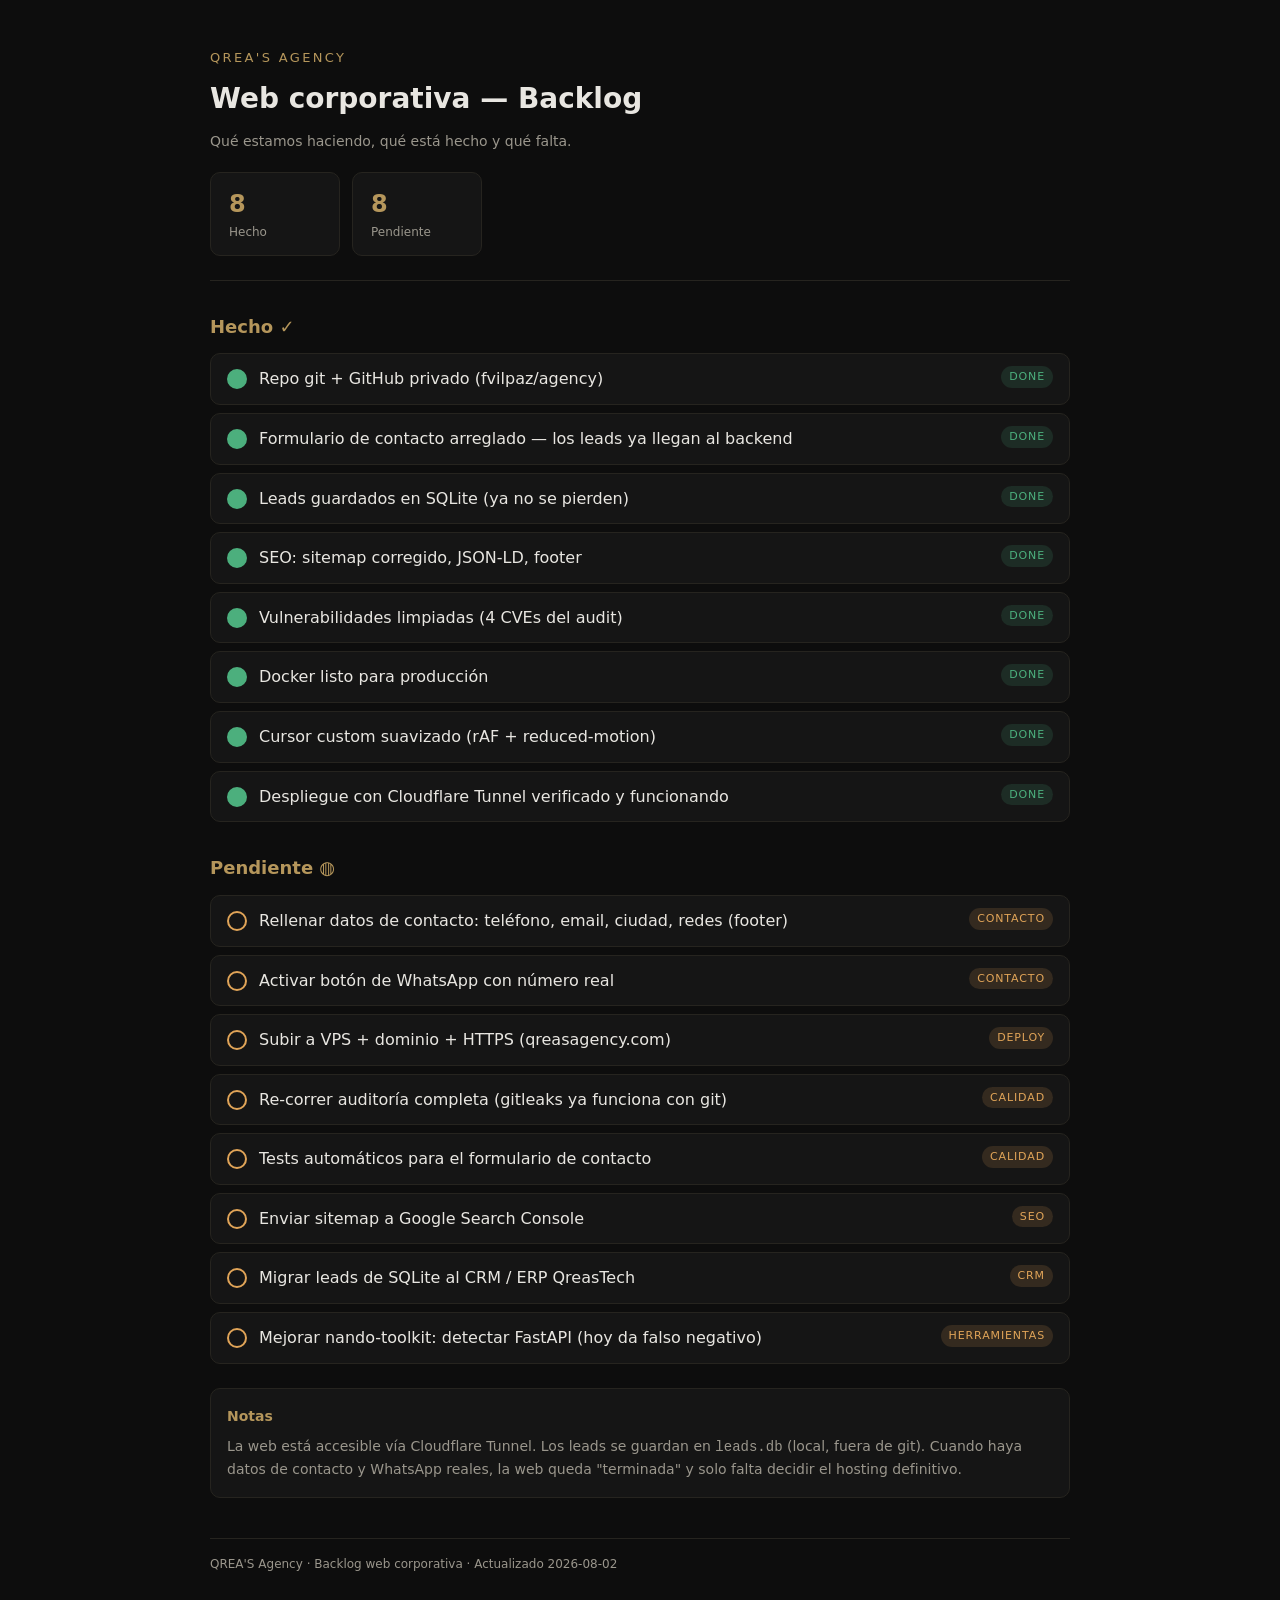
==== docs/backlog.html @ 637b7f5c "Archiva fuente original agency.zip en sources/" ====
<!DOCTYPE html>
<html lang="es">
<head>
<meta charset="UTF-8">
<meta name="viewport" content="width=device-width, initial-scale=1">
<title>Backlog — QREA'S Agency Web</title>
<style>
  :root{
    --bg:#0D0D0D; --card:#151515; --gold:#B5965B; --text:#E8E6E1;
    --muted:#9A968C; --line:#26241F; --ok:#4CAF7D; --todo:#E0A458;
  }
  *{box-sizing:border-box;margin:0;padding:0}
  body{background:var(--bg);color:var(--text);font-family:Inter,system-ui,-apple-system,sans-serif;line-height:1.6;padding:48px 20px}
  .wrap{max-width:860px;margin:0 auto}
  header{margin-bottom:32px;border-bottom:1px solid var(--line);padding-bottom:24px}
  .brand{color:var(--gold);font-size:13px;letter-spacing:.18em;text-transform:uppercase;margin-bottom:8px}
  h1{font-size:28px;font-weight:700}
  .meta{color:var(--muted);font-size:14px;margin-top:8px}
  .stats{display:flex;gap:12px;margin-top:20px;flex-wrap:wrap}
  .stat{background:var(--card);border:1px solid var(--line);border-radius:10px;padding:12px 18px;min-width:130px}
  .stat .n{font-size:24px;font-weight:700;color:var(--gold)}
  .stat .l{font-size:12px;color:var(--muted)}
  h2{font-size:18px;margin:32px 0 12px;color:var(--gold)}
  ul{list-style:none}
  li{background:var(--card);border:1px solid var(--line);border-radius:10px;padding:12px 16px;margin-bottom:8px;display:flex;gap:12px;align-items:flex-start}
  .chk{flex-shrink:0;width:20px;height:20px;border-radius:50%;border:2px solid var(--todo);margin-top:3px;display:inline-block}
  .chk.done{border-color:var(--ok);background:var(--ok)}
  .txt{flex:1}
  .tag{font-size:11px;letter-spacing:.08em;text-transform:uppercase;padding:2px 8px;border-radius:20px;margin-left:auto;white-space:nowrap}
  .tag.done{background:rgba(76,175,125,.15);color:var(--ok)}
  .tag.todo{background:rgba(224,164,88,.15);color:var(--todo)}
  .notes{margin-top:24px;background:var(--card);border:1px solid var(--line);border-radius:10px;padding:16px}
  .notes h3{color:var(--gold);font-size:14px;margin-bottom:8px}
  .notes p{color:var(--muted);font-size:14px}
  footer{margin-top:40px;color:var(--muted);font-size:12px;border-top:1px solid var(--line);padding-top:16px}
</style>
</head>
<body>
<div class="wrap">
  <header>
    <div class="brand">QREA'S Agency</div>
    <h1>Web corporativa — Backlog</h1>
    <p class="meta">Qué estamos haciendo, qué está hecho y qué falta.</p>
    <div class="stats">
      <div class="stat"><div class="n">8</div><div class="l">Hecho</div></div>
      <div class="stat"><div class="n">8</div><div class="l">Pendiente</div></div>
    </div>
  </header>

  <h2>Hecho ✓</h2>
  <ul>
    <li><span class="chk done"></span><span class="txt">Repo git + GitHub privado (fvilpaz/agency)</span><span class="tag done">done</span></li>
    <li><span class="chk done"></span><span class="txt">Formulario de contacto arreglado — los leads ya llegan al backend</span><span class="tag done">done</span></li>
    <li><span class="chk done"></span><span class="txt">Leads guardados en SQLite (ya no se pierden)</span><span class="tag done">done</span></li>
    <li><span class="chk done"></span><span class="txt">SEO: sitemap corregido, JSON-LD, footer</span><span class="tag done">done</span></li>
    <li><span class="chk done"></span><span class="txt">Vulnerabilidades limpiadas (4 CVEs del audit)</span><span class="tag done">done</span></li>
    <li><span class="chk done"></span><span class="txt">Docker listo para producción</span><span class="tag done">done</span></li>
    <li><span class="chk done"></span><span class="txt">Cursor custom suavizado (rAF + reduced-motion)</span><span class="tag done">done</span></li>
    <li><span class="chk done"></span><span class="txt">Despliegue con Cloudflare Tunnel verificado y funcionando</span><span class="tag done">done</span></li>
  </ul>

  <h2>Pendiente ◍</h2>
  <ul>
    <li><span class="chk"></span><span class="txt">Rellenar datos de contacto: teléfono, email, ciudad, redes (footer)</span><span class="tag todo">contacto</span></li>
    <li><span class="chk"></span><span class="txt">Activar botón de WhatsApp con número real</span><span class="tag todo">contacto</span></li>
    <li><span class="chk"></span><span class="txt">Subir a VPS + dominio + HTTPS (qreasagency.com)</span><span class="tag todo">deploy</span></li>
    <li><span class="chk"></span><span class="txt">Re-correr auditoría completa (gitleaks ya funciona con git)</span><span class="tag todo">calidad</span></li>
    <li><span class="chk"></span><span class="txt">Tests automáticos para el formulario de contacto</span><span class="tag todo">calidad</span></li>
    <li><span class="chk"></span><span class="txt">Enviar sitemap a Google Search Console</span><span class="tag todo">seo</span></li>
    <li><span class="chk"></span><span class="txt">Migrar leads de SQLite al CRM / ERP QreasTech</span><span class="tag todo">crm</span></li>
    <li><span class="chk"></span><span class="txt">Mejorar nando-toolkit: detectar FastAPI (hoy da falso negativo)</span><span class="tag todo">herramientas</span></li>
  </ul>

  <div class="notes">
    <h3>Notas</h3>
    <p>La web está accesible vía Cloudflare Tunnel. Los leads se guardan en <code>leads.db</code> (local, fuera de git). Cuando haya datos de contacto y WhatsApp reales, la web queda "terminada" y solo falta decidir el hosting definitivo.</p>
  </div>

  <footer>QREA'S Agency · Backlog web corporativa · Actualizado 2026-08-02</footer>
</div>
</body>
</html>
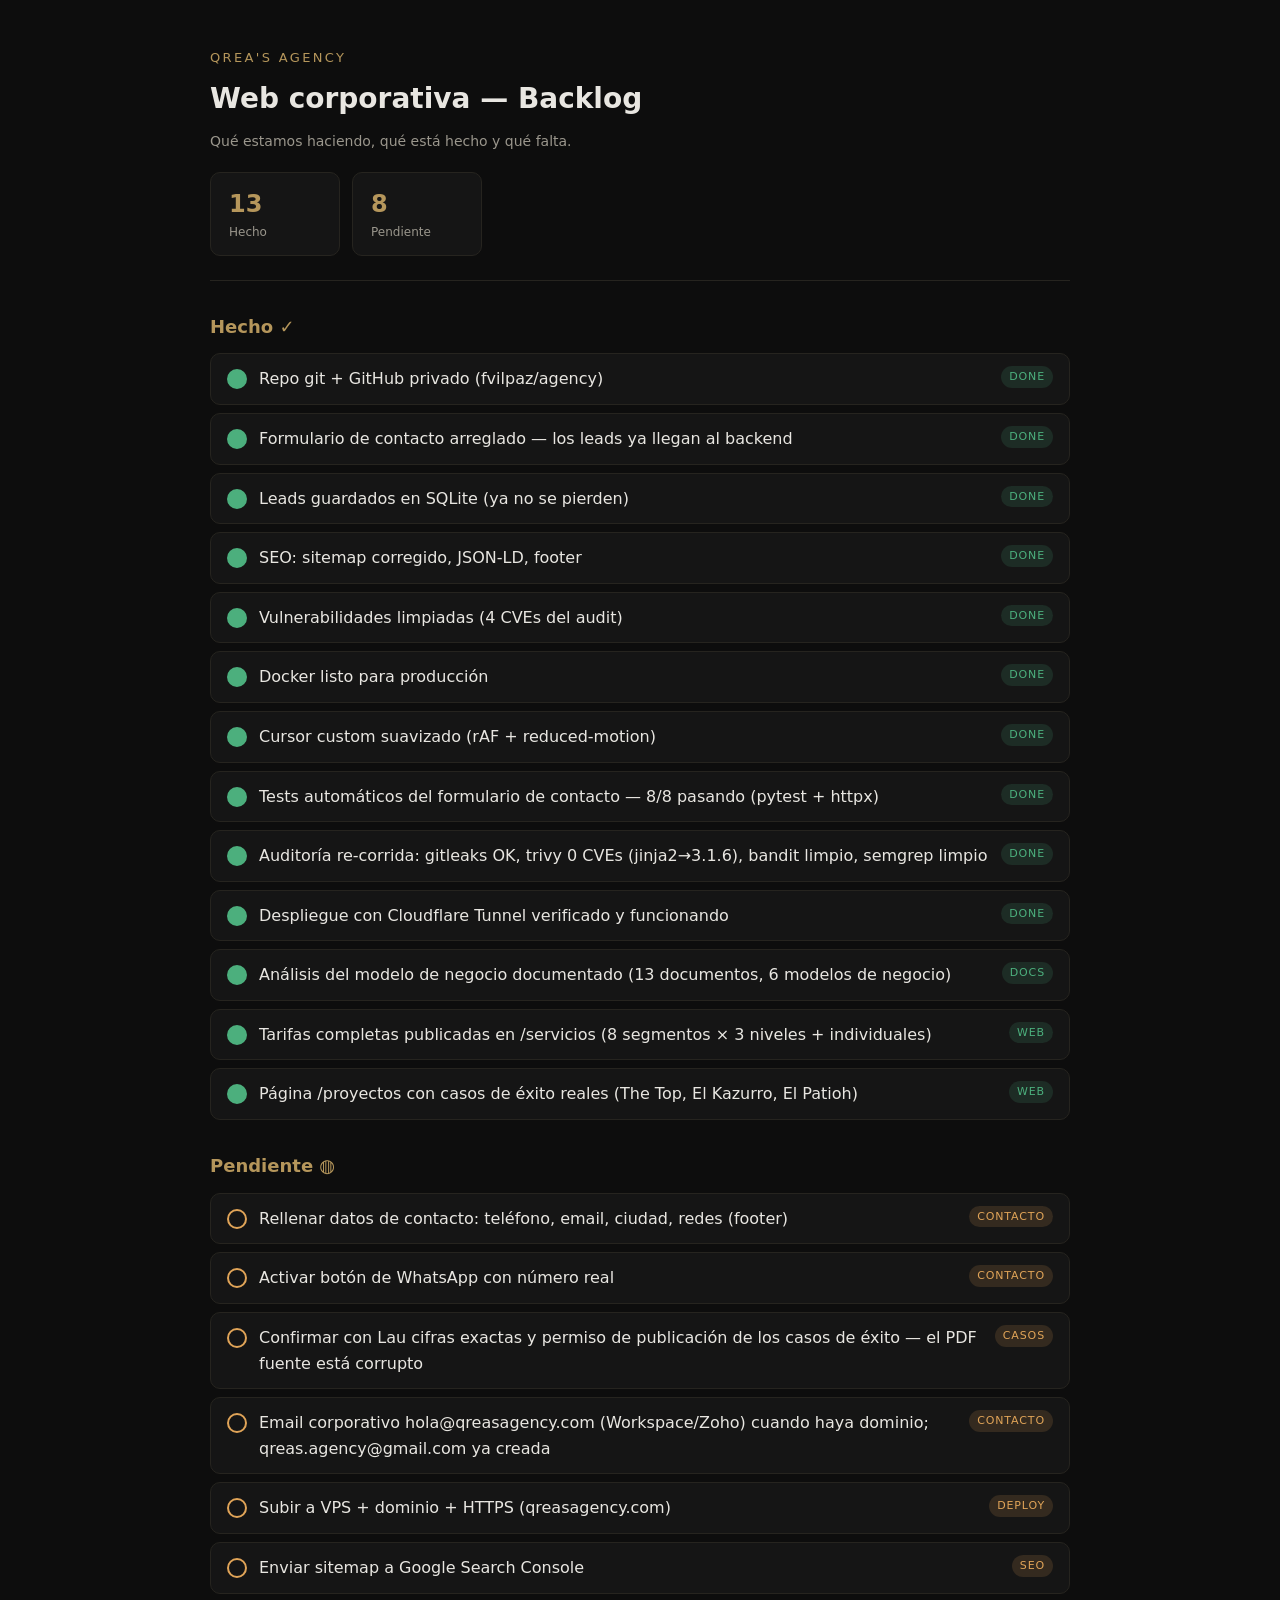
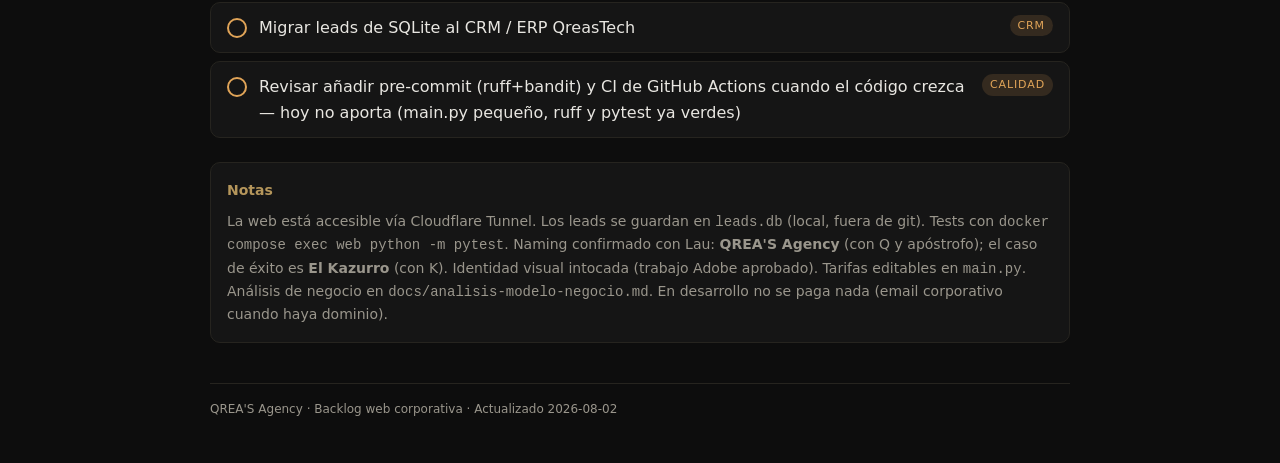
==== commit 61a126cb: "Publica tarifas, casos de éxito y análisis del modelo de negocio - Tarifas completas en /servicios: " ====
--- a/docs/backlog.html
+++ b/docs/backlog.html
@@ -42,7 +42,7 @@
     <h1>Web corporativa — Backlog</h1>
     <p class="meta">Qué estamos haciendo, qué está hecho y qué falta.</p>
     <div class="stats">
-      <div class="stat"><div class="n">8</div><div class="l">Hecho</div></div>
+      <div class="stat"><div class="n">13</div><div class="l">Hecho</div></div>
       <div class="stat"><div class="n">8</div><div class="l">Pendiente</div></div>
     </div>
   </header>
@@ -56,24 +56,29 @@
     <li><span class="chk done"></span><span class="txt">Vulnerabilidades limpiadas (4 CVEs del audit)</span><span class="tag done">done</span></li>
     <li><span class="chk done"></span><span class="txt">Docker listo para producción</span><span class="tag done">done</span></li>
     <li><span class="chk done"></span><span class="txt">Cursor custom suavizado (rAF + reduced-motion)</span><span class="tag done">done</span></li>
+    <li><span class="chk done"></span><span class="txt">Tests automáticos del formulario de contacto — 8/8 pasando (pytest + httpx)</span><span class="tag done">done</span></li>
+    <li><span class="chk done"></span><span class="txt">Auditoría re-corrida: gitleaks OK, trivy 0 CVEs (jinja2→3.1.6), bandit limpio, semgrep limpio</span><span class="tag done">done</span></li>
     <li><span class="chk done"></span><span class="txt">Despliegue con Cloudflare Tunnel verificado y funcionando</span><span class="tag done">done</span></li>
+    <li><span class="chk done"></span><span class="txt">Análisis del modelo de negocio documentado (13 documentos, 6 modelos de negocio)</span><span class="tag done">docs</span></li>
+    <li><span class="chk done"></span><span class="txt">Tarifas completas publicadas en /servicios (8 segmentos × 3 niveles + individuales)</span><span class="tag done">web</span></li>
+    <li><span class="chk done"></span><span class="txt">Página /proyectos con casos de éxito reales (The Top, El Kazurro, El Patioh)</span><span class="tag done">web</span></li>
   </ul>
 
   <h2>Pendiente ◍</h2>
   <ul>
     <li><span class="chk"></span><span class="txt">Rellenar datos de contacto: teléfono, email, ciudad, redes (footer)</span><span class="tag todo">contacto</span></li>
     <li><span class="chk"></span><span class="txt">Activar botón de WhatsApp con número real</span><span class="tag todo">contacto</span></li>
+    <li><span class="chk"></span><span class="txt">Confirmar con Lau cifras exactas y permiso de publicación de los casos de éxito — el PDF fuente está corrupto</span><span class="tag todo">casos</span></li>
+    <li><span class="chk"></span><span class="txt">Email corporativo hola@qreasagency.com (Workspace/Zoho) cuando haya dominio; qreas.agency@gmail.com ya creada</span><span class="tag todo">contacto</span></li>
     <li><span class="chk"></span><span class="txt">Subir a VPS + dominio + HTTPS (qreasagency.com)</span><span class="tag todo">deploy</span></li>
-    <li><span class="chk"></span><span class="txt">Re-correr auditoría completa (gitleaks ya funciona con git)</span><span class="tag todo">calidad</span></li>
-    <li><span class="chk"></span><span class="txt">Tests automáticos para el formulario de contacto</span><span class="tag todo">calidad</span></li>
     <li><span class="chk"></span><span class="txt">Enviar sitemap a Google Search Console</span><span class="tag todo">seo</span></li>
     <li><span class="chk"></span><span class="txt">Migrar leads de SQLite al CRM / ERP QreasTech</span><span class="tag todo">crm</span></li>
-    <li><span class="chk"></span><span class="txt">Mejorar nando-toolkit: detectar FastAPI (hoy da falso negativo)</span><span class="tag todo">herramientas</span></li>
+    <li><span class="chk"></span><span class="txt">Revisar añadir pre-commit (ruff+bandit) y CI de GitHub Actions cuando el código crezca — hoy no aporta (main.py pequeño, ruff y pytest ya verdes)</span><span class="tag todo">calidad</span></li>
   </ul>
 
   <div class="notes">
     <h3>Notas</h3>
-    <p>La web está accesible vía Cloudflare Tunnel. Los leads se guardan en <code>leads.db</code> (local, fuera de git). Cuando haya datos de contacto y WhatsApp reales, la web queda "terminada" y solo falta decidir el hosting definitivo.</p>
+    <p>La web está accesible vía Cloudflare Tunnel. Los leads se guardan en <code>leads.db</code> (local, fuera de git). Tests con <code>docker compose exec web python -m pytest</code>. Naming confirmado con Lau: <b>QREA'S Agency</b> (con Q y apóstrofo); el caso de éxito es <b>El Kazurro</b> (con K). Identidad visual intocada (trabajo Adobe aprobado). Tarifas editables en <code>main.py</code>. Análisis de negocio en <code>docs/analisis-modelo-negocio.md</code>. En desarrollo no se paga nada (email corporativo cuando haya dominio).</p>
   </div>
 
   <footer>QREA'S Agency · Backlog web corporativa · Actualizado 2026-08-02</footer>
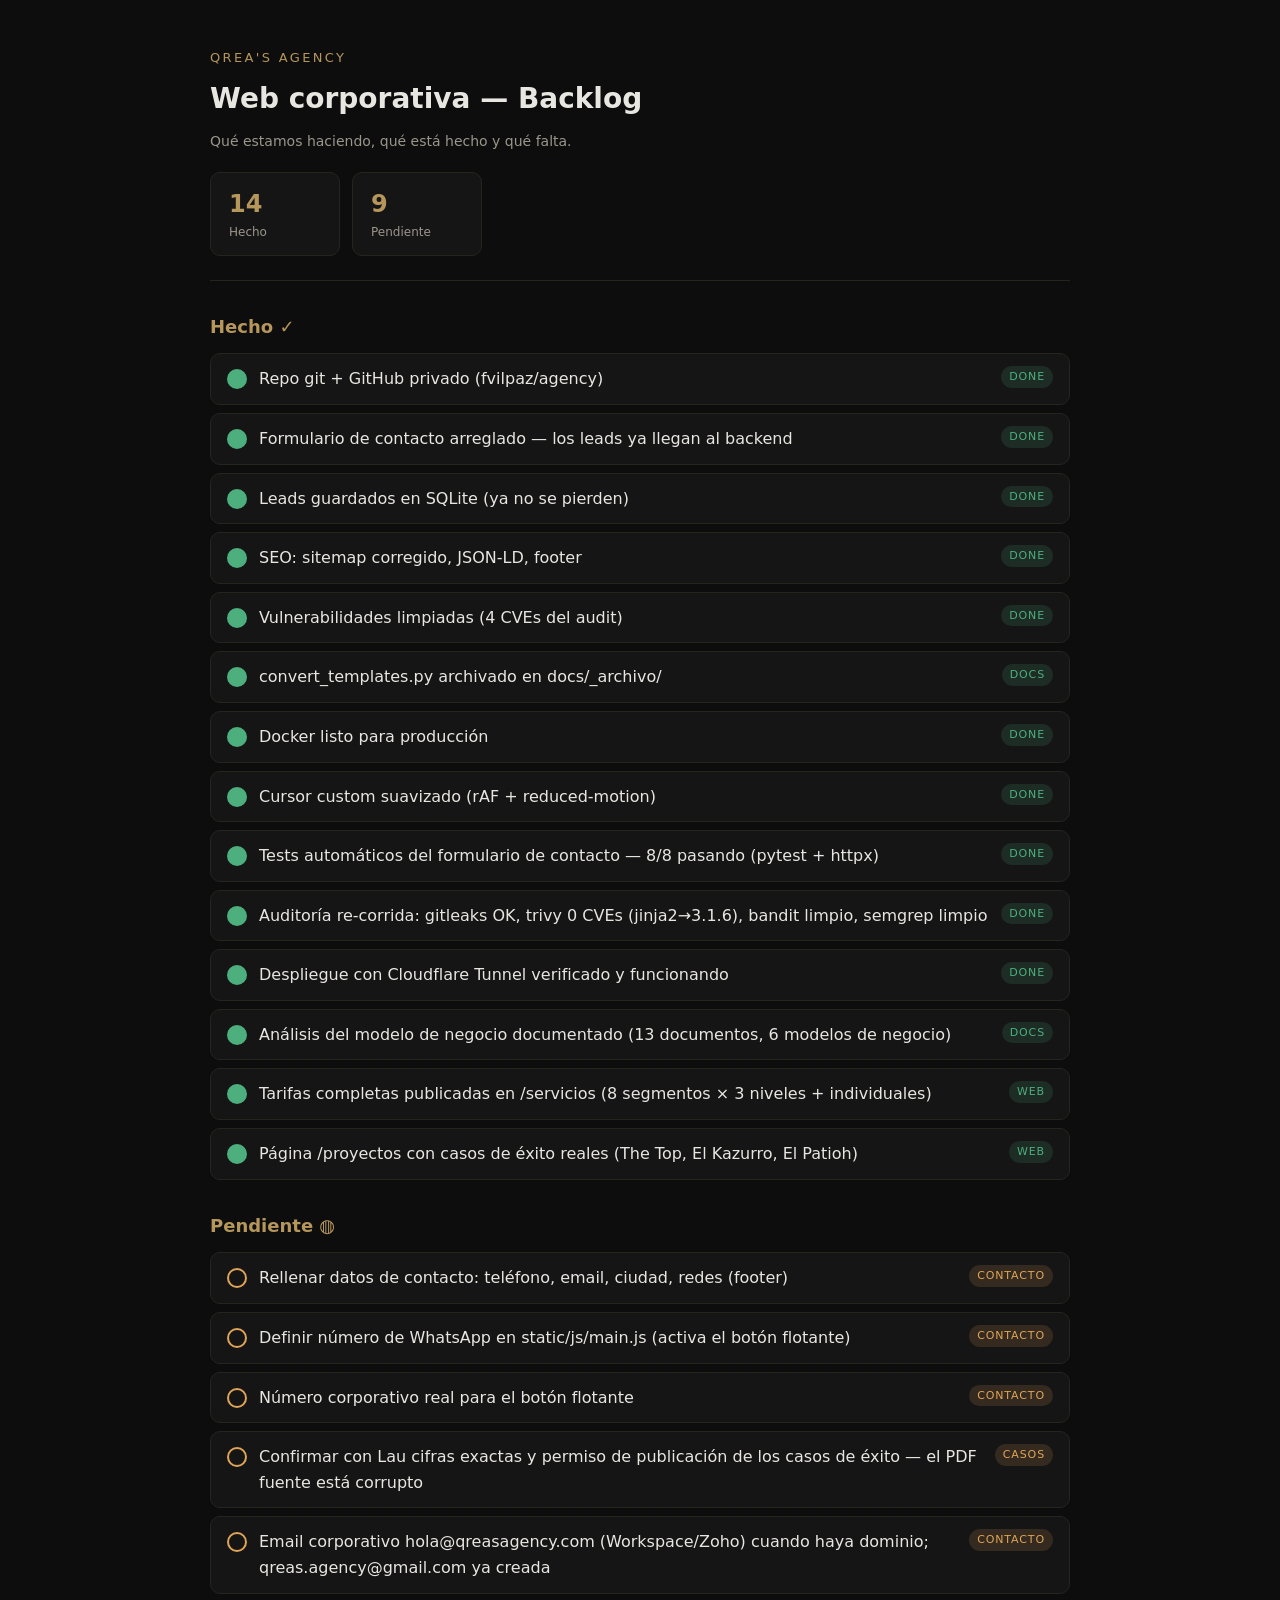
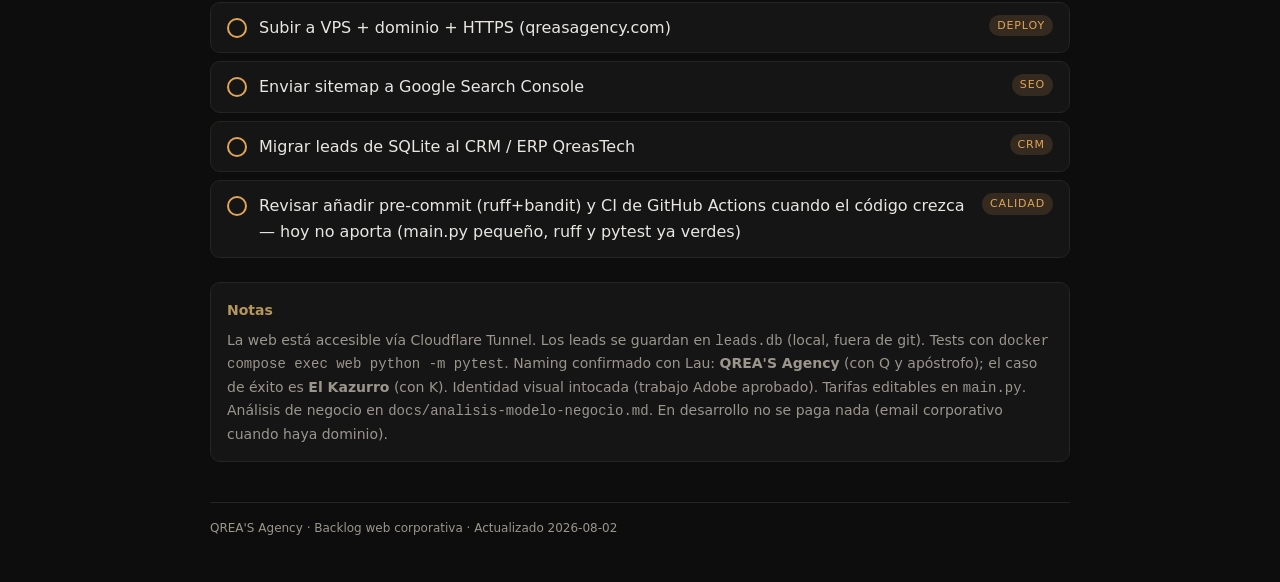
==== commit 33cf8ede: "Sincroniza backlog.html con backlog.md (14 hecho / 9 pendiente)" ====
--- a/docs/backlog.html
+++ b/docs/backlog.html
@@ -42,8 +42,8 @@
     <h1>Web corporativa — Backlog</h1>
     <p class="meta">Qué estamos haciendo, qué está hecho y qué falta.</p>
     <div class="stats">
-      <div class="stat"><div class="n">13</div><div class="l">Hecho</div></div>
-      <div class="stat"><div class="n">8</div><div class="l">Pendiente</div></div>
+      <div class="stat"><div class="n">14</div><div class="l">Hecho</div></div>
+      <div class="stat"><div class="n">9</div><div class="l">Pendiente</div></div>
     </div>
   </header>
 
@@ -54,6 +54,7 @@
     <li><span class="chk done"></span><span class="txt">Leads guardados en SQLite (ya no se pierden)</span><span class="tag done">done</span></li>
     <li><span class="chk done"></span><span class="txt">SEO: sitemap corregido, JSON-LD, footer</span><span class="tag done">done</span></li>
     <li><span class="chk done"></span><span class="txt">Vulnerabilidades limpiadas (4 CVEs del audit)</span><span class="tag done">done</span></li>
+    <li><span class="chk done"></span><span class="txt">convert_templates.py archivado en docs/_archivo/</span><span class="tag done">docs</span></li>
     <li><span class="chk done"></span><span class="txt">Docker listo para producción</span><span class="tag done">done</span></li>
     <li><span class="chk done"></span><span class="txt">Cursor custom suavizado (rAF + reduced-motion)</span><span class="tag done">done</span></li>
     <li><span class="chk done"></span><span class="txt">Tests automáticos del formulario de contacto — 8/8 pasando (pytest + httpx)</span><span class="tag done">done</span></li>
@@ -67,7 +68,8 @@
   <h2>Pendiente ◍</h2>
   <ul>
     <li><span class="chk"></span><span class="txt">Rellenar datos de contacto: teléfono, email, ciudad, redes (footer)</span><span class="tag todo">contacto</span></li>
-    <li><span class="chk"></span><span class="txt">Activar botón de WhatsApp con número real</span><span class="tag todo">contacto</span></li>
+    <li><span class="chk"></span><span class="txt">Definir número de WhatsApp en static/js/main.js (activa el botón flotante)</span><span class="tag todo">contacto</span></li>
+    <li><span class="chk"></span><span class="txt">Número corporativo real para el botón flotante</span><span class="tag todo">contacto</span></li>
     <li><span class="chk"></span><span class="txt">Confirmar con Lau cifras exactas y permiso de publicación de los casos de éxito — el PDF fuente está corrupto</span><span class="tag todo">casos</span></li>
     <li><span class="chk"></span><span class="txt">Email corporativo hola@qreasagency.com (Workspace/Zoho) cuando haya dominio; qreas.agency@gmail.com ya creada</span><span class="tag todo">contacto</span></li>
     <li><span class="chk"></span><span class="txt">Subir a VPS + dominio + HTTPS (qreasagency.com)</span><span class="tag todo">deploy</span></li>
